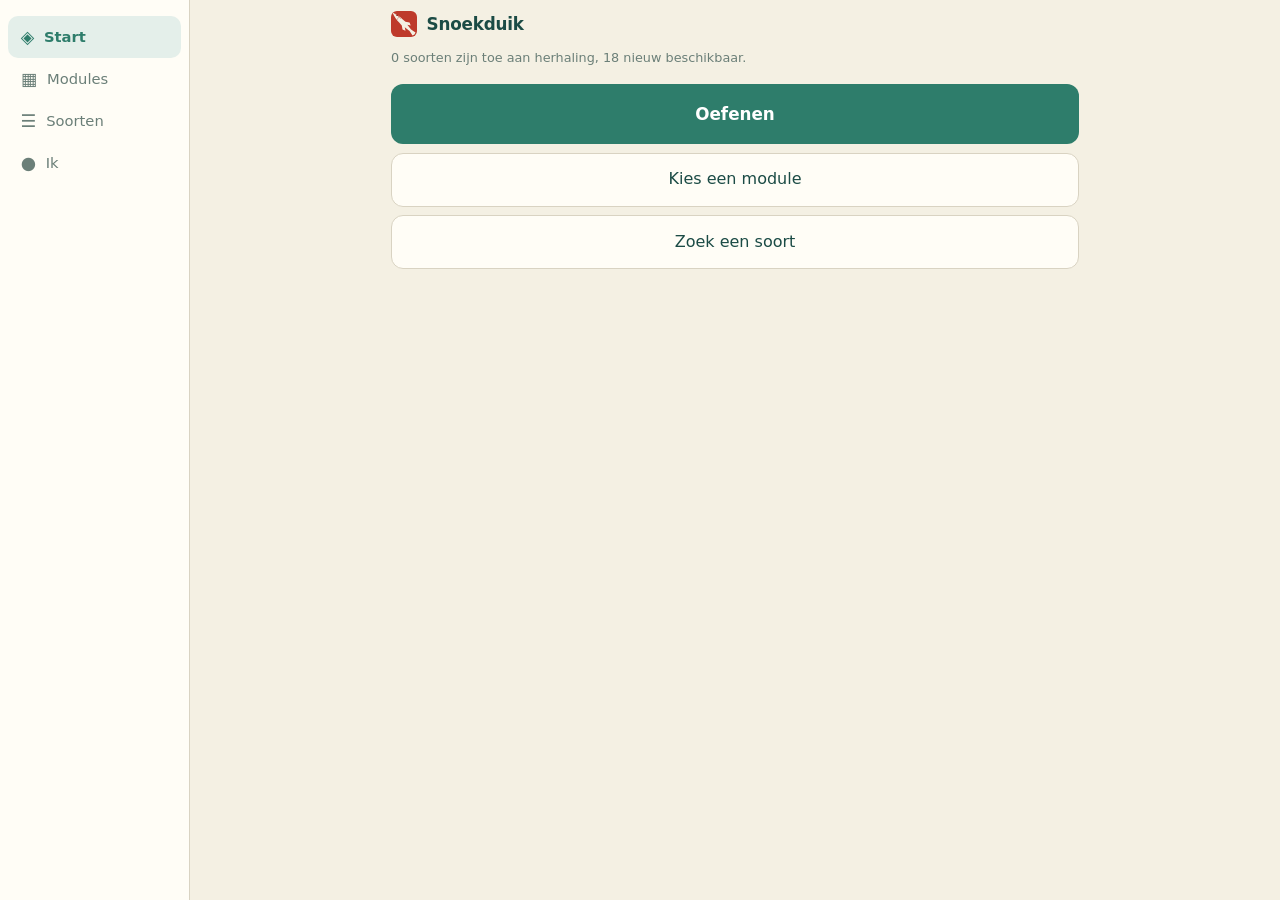
==== index.html @ 06b43b11 "Snoekduik: leer-app voor Nederlands onderwaterleven Statische PWA voor duikers: leerkaarten en quizv" ====
<!doctype html>
<html lang="nl">
<head>
<meta charset="utf-8">
<meta name="viewport" content="width=device-width,initial-scale=1,viewport-fit=cover">
<title>Snoekduik</title>
<meta name="description" content="Leer herkennen wat er in Nederlands zoetwater onder water zwemt.">
<meta name="theme-color" content="#2E7D6B">
<link rel="icon" href="logos/favicon.svg">
<link rel="apple-touch-icon" href="logos/icon-app.svg">
<link rel="manifest" href="manifest.webmanifest">
<link rel="stylesheet" href="app/app.css">
</head>
<body>
<nav class="tabs" id="tabs"></nav>
<main id="scherm">
  <div class="leeg">Laden…</div>
</main>
<script type="module" src="app/main.js"></script>
</body>
</html>
---- app/app.css ----
/* Snoekduik. Palet afgeleid van logo-duikvlag.svg.
   Rood is uitsluitend merkkleur: fout antwoord is warm oranje, want falen mag
   geen alarm zijn. */

:root{
  --merk:#BE3A2B;
  --diep:#1B4B45;
  --teal:#2E7D6B;
  --teal-licht:#e4efea;
  --creme:#F4F0E3;
  --vlak:#fffdf6;
  --amber:#E8B44A;
  --bijna:#C97A2B;
  --lijn:#d9d3c2;
  --dim:#6b7f78;
  --radius:14px;
  --tabhoogte:56px;
}

@media (prefers-color-scheme: dark){
  :root{
    --creme:#101c1a; --vlak:#162522; --diep:#e8f0ed; --lijn:#2b3d39;
    --dim:#95aaa4; --teal-licht:#1d3a34;
  }
}

*{box-sizing:border-box}
html,body{margin:0;padding:0}
body{
  background:var(--creme); color:var(--diep);
  font:16px/1.55 system-ui,-apple-system,"Segoe UI",sans-serif;
  -webkit-text-size-adjust:100%;
  overscroll-behavior-y:none;
}
img{max-width:100%;display:block}
button{font:inherit;color:inherit}

/* ---- raamwerk ---- */

#scherm{
  max-width:720px; margin:0 auto;
  padding:0 1rem calc(var(--tabhoogte) + 1.5rem);
  min-height:100vh;
}
.kop{
  display:flex; align-items:center; gap:.6rem;
  padding:.7rem 0 .5rem; position:sticky; top:0; z-index:5;
  background:var(--creme);
}
.kop h1{font-size:1.05rem;margin:0;font-weight:650;letter-spacing:-.2px}
.kop img.logo{width:26px;height:26px;border-radius:6px}
.spacer{flex:1}

/* tabbalk onderaan op mobiel, zijbalk op desktop */
nav.tabs{
  position:fixed; left:0; right:0; bottom:0; z-index:20;
  display:flex; background:var(--vlak); border-top:1px solid var(--lijn);
  padding-bottom:env(safe-area-inset-bottom);
}
nav.tabs a{
  flex:1; text-align:center; padding:.45rem 0 .5rem;
  font-size:.68rem; color:var(--dim); text-decoration:none;
}
nav.tabs a i{display:block;font-style:normal;font-size:1.15rem;line-height:1.3}
nav.tabs a.aan{color:var(--teal);font-weight:700}

@media(min-width:900px){
  body{display:flex}
  nav.tabs{
    position:sticky; top:0; bottom:auto; height:100vh; width:190px;
    flex-direction:column; border-top:0; border-right:1px solid var(--lijn);
    padding:1rem .5rem;
  }
  nav.tabs a{
    flex:0 0 auto; text-align:left; display:flex; align-items:center; gap:.6rem;
    padding:.6rem .8rem; border-radius:10px; font-size:.92rem;
  }
  nav.tabs a i{font-size:1.1rem}
  nav.tabs a.aan{background:var(--teal-licht)}
  #scherm{flex:1;padding-bottom:2rem}
}

/* ---- bouwstenen ---- */

.kaart{
  background:var(--vlak); border:1px solid var(--lijn);
  border-radius:var(--radius); padding:.85rem; margin-bottom:.7rem;
}
.knop{
  display:block; width:100%; border:0; border-radius:12px; padding:.85rem;
  background:var(--teal); color:#fff; font-weight:650; text-align:center;
  cursor:pointer; text-decoration:none; margin-bottom:.55rem;
}
.knop.stil{background:var(--vlak);color:var(--diep);border:1px solid var(--lijn);font-weight:500}
.knop.groot{padding:1.05rem;font-size:1.05rem}
.knop:disabled{opacity:.45;cursor:default}
.tekstknop{background:none;border:0;color:var(--dim);text-decoration:underline;cursor:pointer;font-size:.85rem}

.mini{font-size:.8rem;color:var(--dim)}
.wet{font-style:italic;color:var(--dim);font-size:.85rem}
.chip{
  display:inline-block; font-size:.72rem; padding:.12rem .5rem; border-radius:999px;
  border:1px solid var(--lijn); background:var(--vlak); white-space:nowrap;
}
.chip.let{border-color:var(--amber);color:#8a6512;background:#fdf3dc}
.chip.uit{opacity:.6}
.rij{display:flex;gap:.5rem;align-items:center}
.wikkel{display:flex;gap:.3rem;flex-wrap:wrap}

.melding{
  background:#fdf3dc; border:1px solid var(--amber); border-radius:10px;
  padding:.6rem .8rem; font-size:.84rem; margin-bottom:.7rem; color:#6d5210;
}
@media (prefers-color-scheme: dark){ .melding{background:#33290f;color:#f0dcae} }

.leeg{text-align:center;color:var(--dim);padding:2rem 1rem;font-size:.9rem}

/* ---- lijsten ---- */

.lijstitem{
  display:flex; gap:.65rem; align-items:center; padding:.5rem 0;
  border-bottom:1px solid var(--lijn); text-decoration:none; color:inherit;
}
.lijstitem img{width:58px;height:44px;object-fit:cover;border-radius:8px;flex:0 0 auto;background:#0b1219}
.lijstitem .naam{font-weight:600;font-size:.94rem}

.zoek{
  width:100%; border:1px solid var(--lijn); border-radius:10px;
  padding:.6rem .75rem; font:inherit; background:var(--vlak); color:inherit;
  margin-bottom:.5rem;
}

/* ---- modules ---- */

.modrooster{display:grid;grid-template-columns:1fr 1fr;gap:.6rem}
.mod{
  background:var(--vlak); border:1px solid var(--lijn); border-radius:var(--radius);
  padding:.7rem; display:flex; gap:.6rem; align-items:center;
  text-decoration:none; color:inherit;
}
.mod.uit{opacity:.55}
.ring{width:38px;height:38px;border-radius:50%;flex:0 0 auto;display:grid;place-items:center}
.ring span{
  background:var(--vlak); width:28px; height:28px; border-radius:50%;
  display:grid; place-items:center; font-size:.62rem; font-weight:700;
}

/* ---- quiz ---- */

body.quiz{background:#0e2420}
body.quiz #scherm{max-width:560px;padding-bottom:1rem}
.qbalk{height:5px;background:#ffffff1f;border-radius:3px;margin:.6rem 0;overflow:hidden}
.qbalk i{display:block;height:100%;background:var(--amber);transition:width .25s}
.qvraag{color:#dfeee9;font-weight:650;font-size:1.05rem;margin:.4rem 0 .7rem}
.qbeeld{border-radius:12px;overflow:hidden;position:relative;background:#081512}
.qbeeld img{width:100%;height:min(46vh,320px);object-fit:cover}
.qattrib{color:#8fb3ab;font-size:.66rem;margin:.3rem 0 .8rem}
.qattrib a{color:#8fb3ab}

.qopties{display:grid;gap:.5rem}
.qopties.tweekolom{grid-template-columns:1fr 1fr}
.optie{
  background:#14332d; border:1px solid #2c5b52; color:#eaf5f2;
  border-radius:12px; padding:.85rem .9rem; font-weight:600; text-align:left;
  cursor:pointer; width:100%;
}
.optie:hover{background:#1b423a}
.optie.goed{background:var(--teal);border-color:var(--teal);color:#fff}
.optie.mis{background:#3a2418;border-color:var(--bijna);color:#ffd9b8}
.optie.flauw{opacity:.45}
.optie img{border-radius:8px;height:96px;width:100%;object-fit:cover}
.optie.foto{padding:.3rem}

/* zichtsimulatie: filter plus een laag die het licht wegneemt */
.zicht{position:relative}
.zicht::after{content:"";position:absolute;inset:0;pointer-events:none}
.zicht-1{filter:saturate(.8) contrast(.9)}
.zicht-1::after{background:#2E7D6B;mix-blend-mode:multiply;opacity:.22}
.zicht-2{filter:saturate(.62) contrast(.78) brightness(.9)}
.zicht-2::after{background:#20604f;mix-blend-mode:multiply;opacity:.42}
.zicht-3{filter:saturate(.45) contrast(.72) brightness(.72)}
.zicht-3::after{
  background:radial-gradient(circle at 50% 45%, #0000 12%, #000a 46%, #000e 78%);
  opacity:.95;
}
.zichtlabel{
  position:absolute; left:.5rem; bottom:.5rem; z-index:2;
  background:#000a; color:#cfe; font-size:.66rem; padding:.15rem .45rem; border-radius:999px;
}

/* uitsnede: inzoomen op een deel van de foto */
.uitsnede{overflow:hidden}
.uitsnede img{transform-origin:var(--ux,50%) var(--uy,50%);transform:scale(var(--uschaal,2.4))}

/* ---- feedback ---- */

.fb{
  position:fixed; left:0; right:0; bottom:0; z-index:30;
  background:var(--vlak); border-radius:16px 16px 0 0; padding:.9rem;
  border-top:3px solid var(--teal);
  max-width:560px; margin:0 auto;
  animation:omhoog .18s ease-out;
}
.fb.mis{border-top-color:var(--bijna)}
@keyframes omhoog{from{transform:translateY(100%)}to{transform:translateY(0)}}
.fb h2{margin:0 0 .5rem;font-size:1rem;color:var(--teal)}
.fb.mis h2{color:var(--bijna)}
.verg{display:grid;grid-template-columns:1fr 1fr;gap:.5rem;margin-bottom:.6rem}
.verg figure{margin:0}
.verg img{width:100%;height:92px;object-fit:cover;border-radius:8px}
.verg figcaption{font-size:.75rem;margin-top:.2rem;font-weight:600}
.verg .jouw{color:var(--bijna)}
.verg .juist{color:var(--teal)}
.sleutel{
  background:var(--teal-licht); border-left:3px solid var(--teal);
  padding:.55rem .65rem; font-size:.86rem; border-radius:0 6px 6px 0; margin-bottom:.7rem;
}

/* ---- detail ---- */

.carrousel{display:flex;gap:.5rem;overflow-x:auto;scroll-snap-type:x mandatory;margin-bottom:.4rem}
.carrousel figure{margin:0;flex:0 0 100%;scroll-snap-align:center}
.carrousel img{width:100%;height:210px;object-fit:cover;border-radius:12px;background:#0b1219}
.attrib{font-size:.68rem;color:var(--dim);margin-top:.25rem}
.attrib a{color:var(--teal)}

.kaart.gedrag{border-left:3px solid var(--teal)}
.blokkop{font-size:.78rem;color:var(--dim);margin-bottom:.25rem}

/* ---- instellingen ---- */

.regel{display:flex;align-items:center;gap:.6rem;padding:.6rem 0;border-bottom:1px solid var(--lijn)}
.regel:last-child{border-bottom:0}
select,input[type=text],input[type=date],textarea{
  font:inherit; padding:.45rem .55rem; border:1px solid var(--lijn);
  border-radius:8px; background:var(--vlak); color:inherit; width:100%;
}
textarea{min-height:70px;resize:vertical}
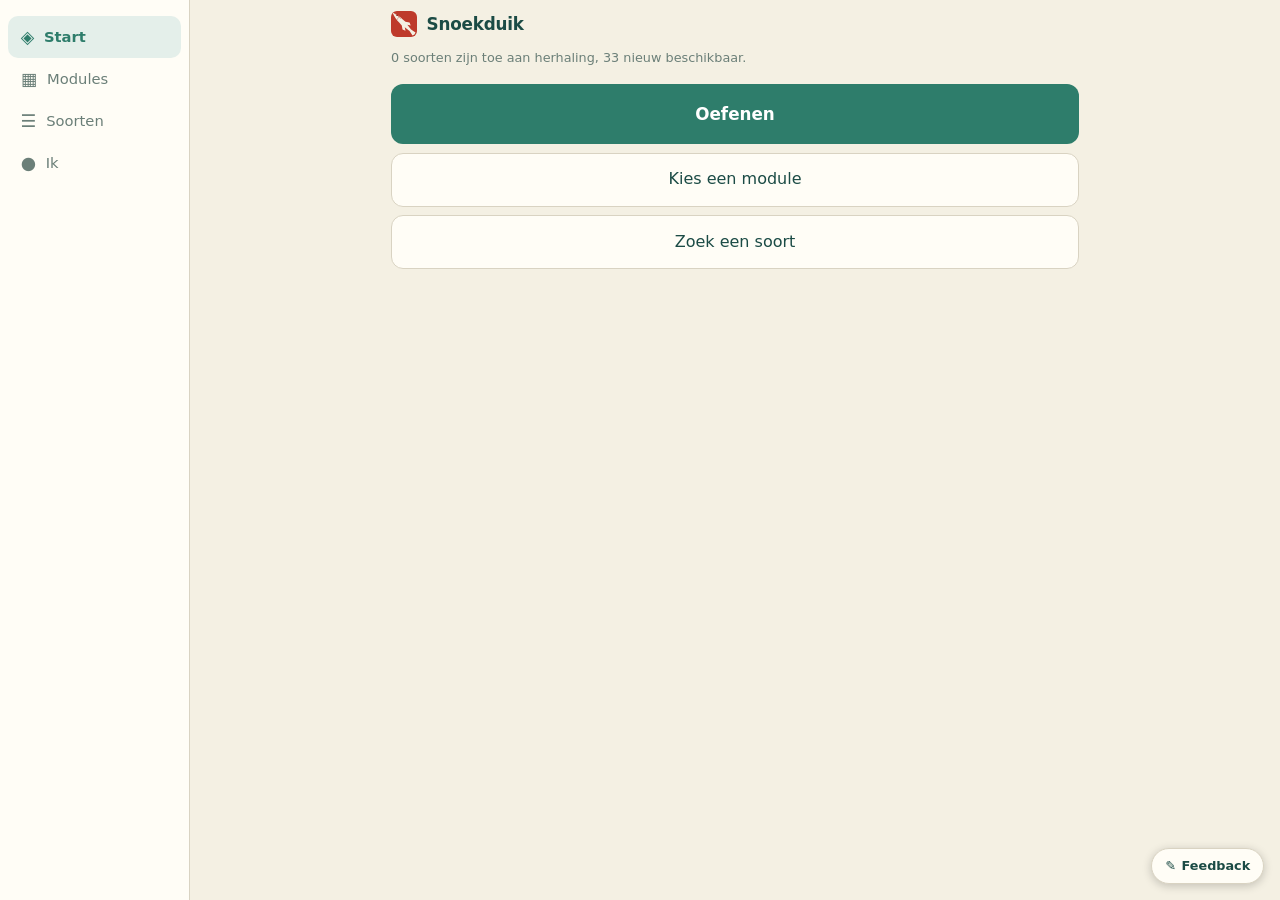
==== commit f96a0942: "Feedbackmenu met formulieren, fotocodes, en zichtsimulatie verwijderd - altijd zichtbare feedbackkno" ====
--- a/index.html
+++ b/index.html
@@ -16,6 +16,7 @@
 <main id="scherm">
   <div class="leeg">Laden…</div>
 </main>
+<a class="feedbackknop" href="#/feedback" aria-label="Feedback geven"><i>✎</i>Feedback</a>
 <script type="module" src="app/main.js"></script>
 </body>
 </html>
--- a/app/app.css
+++ b/app/app.css
@@ -171,22 +171,6 @@
 .optie img{border-radius:8px;height:96px;width:100%;object-fit:cover}
 .optie.foto{padding:.3rem}
 
-/* zichtsimulatie: filter plus een laag die het licht wegneemt */
-.zicht{position:relative}
-.zicht::after{content:"";position:absolute;inset:0;pointer-events:none}
-.zicht-1{filter:saturate(.8) contrast(.9)}
-.zicht-1::after{background:#2E7D6B;mix-blend-mode:multiply;opacity:.22}
-.zicht-2{filter:saturate(.62) contrast(.78) brightness(.9)}
-.zicht-2::after{background:#20604f;mix-blend-mode:multiply;opacity:.42}
-.zicht-3{filter:saturate(.45) contrast(.72) brightness(.72)}
-.zicht-3::after{
-  background:radial-gradient(circle at 50% 45%, #0000 12%, #000a 46%, #000e 78%);
-  opacity:.95;
-}
-.zichtlabel{
-  position:absolute; left:.5rem; bottom:.5rem; z-index:2;
-  background:#000a; color:#cfe; font-size:.66rem; padding:.15rem .45rem; border-radius:999px;
-}
 
 /* uitsnede: inzoomen op een deel van de foto */
 .uitsnede{overflow:hidden}
@@ -236,3 +220,40 @@
   border-radius:8px; background:var(--vlak); color:inherit; width:100%;
 }
 textarea{min-height:70px;resize:vertical}
+
+/* ---- feedbackknop ---- */
+
+/* Altijd in beeld. Op gewone schermen net boven de tabbalk, in de quiz
+   rechtsboven, omdat daar de antwoordknoppen en het feedbackpaneel zitten. */
+.feedbackknop{
+  position:fixed; right:.8rem; bottom:calc(var(--tabhoogte) + .7rem + env(safe-area-inset-bottom));
+  z-index:25; display:flex; align-items:center; gap:.35rem;
+  background:var(--vlak); color:var(--diep); border:1px solid var(--lijn);
+  border-radius:999px; padding:.45rem .8rem; font-size:.8rem; font-weight:600;
+  text-decoration:none; box-shadow:0 2px 10px #0003; cursor:pointer;
+}
+.feedbackknop:hover{background:var(--teal-licht)}
+.feedbackknop i{font-style:normal}
+body.quiz .feedbackknop{
+  top:.6rem; bottom:auto; right:.6rem;
+  background:#ffffff1a; color:#dfeee9; border-color:#ffffff33; box-shadow:none;
+  padding:.25rem .55rem; font-size:.72rem;
+}
+/* Het feedbackpaneel na een antwoord schuift over de onderkant heen. */
+body.feedback-open .feedbackknop{display:none}
+
+@media(min-width:900px){
+  .feedbackknop{bottom:1rem; right:1rem}
+}
+
+/* ---- feedbackscherm ---- */
+
+.uitklap{border:1px solid var(--lijn);border-radius:10px;padding:.5rem .7rem;margin:.6rem 0}
+.uitklap summary{cursor:pointer;font-weight:600;font-size:.88rem}
+table.gewild{width:100%;border-collapse:collapse;font-size:.85rem}
+table.gewild td{padding:.35rem .2rem;border-bottom:1px solid var(--lijn);vertical-align:top}
+table.gewild td.nodig{text-align:right;white-space:nowrap;color:var(--bijna);font-weight:600}
+.fotocode{
+  font-family:ui-monospace,SFMono-Regular,Menlo,monospace; font-size:.66rem;
+  background:var(--teal-licht); color:var(--diep); padding:.02rem .3rem; border-radius:4px;
+}
